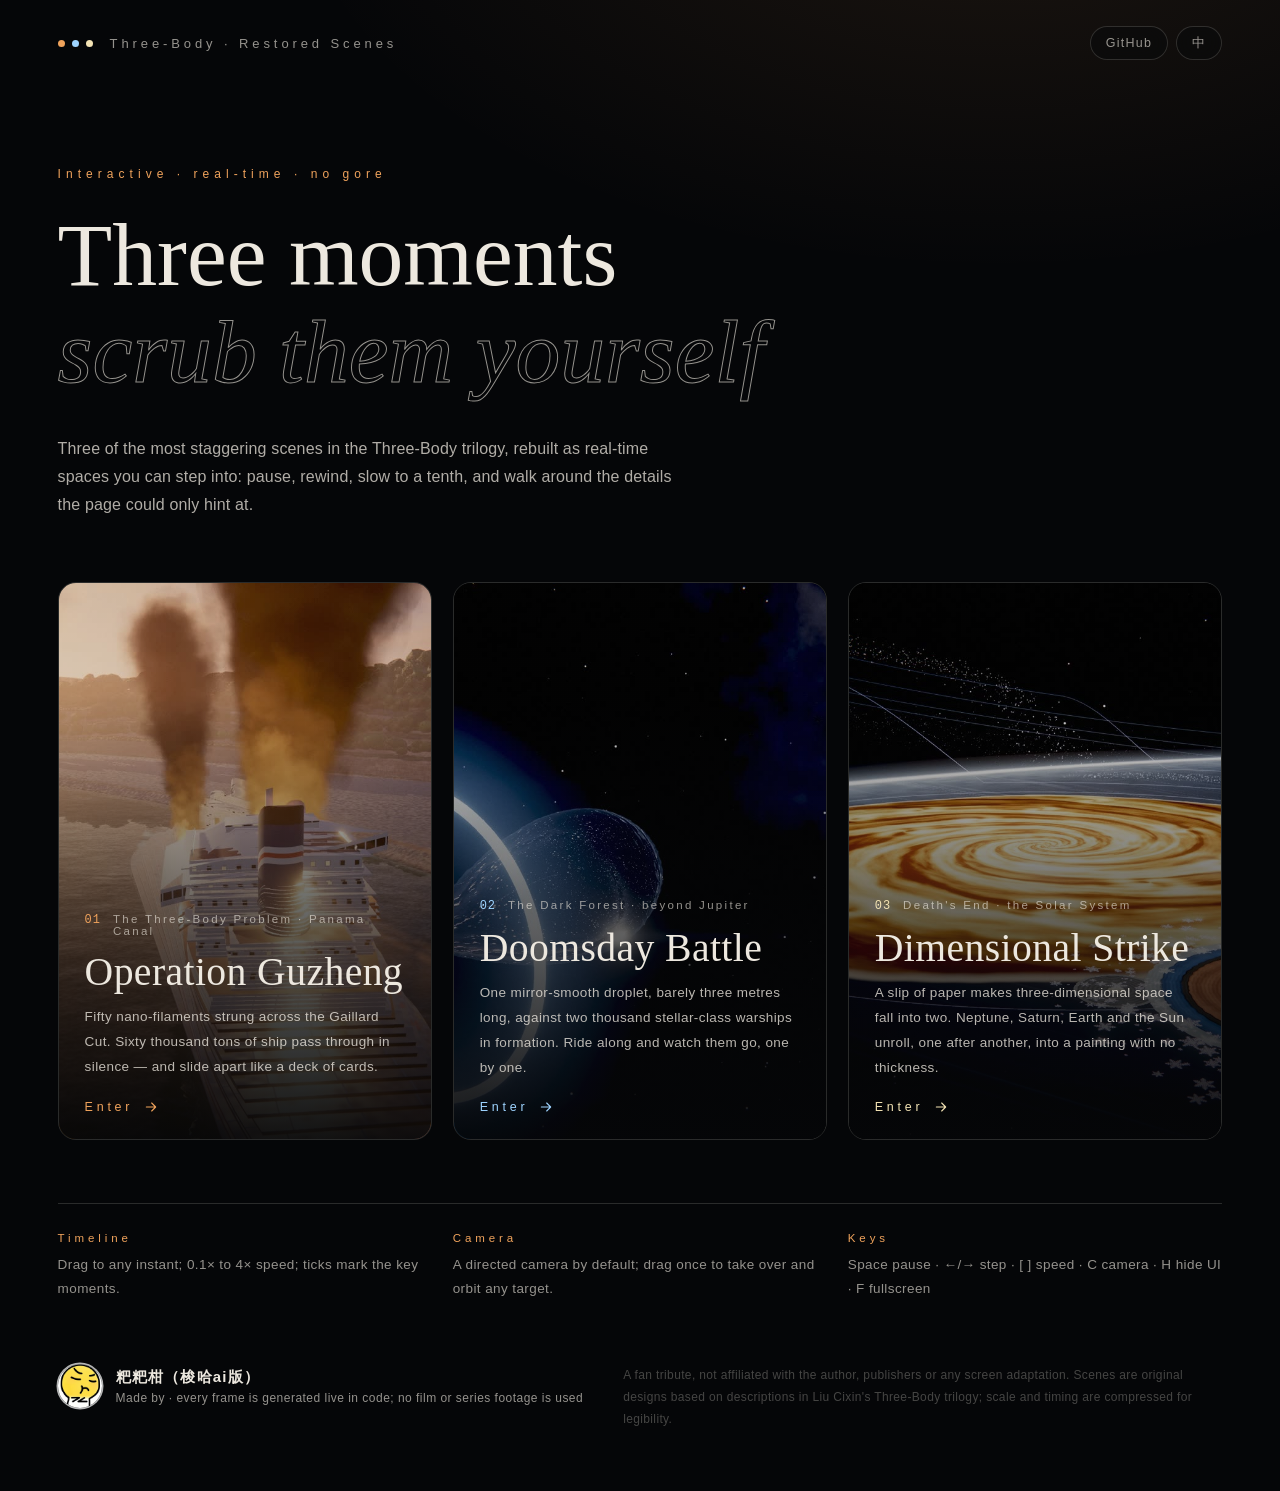
==== index.html @ 2185b3bc "feat: 三体·名场面复原——古筝行动、末日战役、二向箔三个可交互场景 - 三个场景都是时间的纯函数：时间轴可拖动、暂停、变速，导演镜头与自由视角随时切换 - 古筝行动：整船按 50 根飞刃预切成薄" ====
<!doctype html>
<html lang="zh-CN">
<head>
<meta charset="utf-8">
<title>三体 · 名场面复原 — 古筝行动 / 末日战役 / 二向箔</title>
<meta name="viewport" content="width=device-width, initial-scale=1, viewport-fit=cover">
<meta name="description" content="三个可以亲手拖动时间轴、从任意角度观看的《三体》名场面：古筝行动、水滴末日战役、太阳系二维化。Three interactive, scrubbable scenes from the Three-Body trilogy.">
<meta name="theme-color" content="#000000">
<meta property="og:title" content="三体 · 名场面复原">
<meta property="og:description" content="古筝行动 · 末日战役 · 二向箔 —— 可交互的实时 3D 复原">
<meta property="og:image" content="assets/poster-guzheng.jpg">
<link rel="icon" href="brand/favicon.svg">
<link rel="stylesheet" href="src/ui.css">
<link rel="stylesheet" href="src/home.css">
</head>
<body class="home">
<header class="top">
  <div class="mark"><i></i><i></i><i></i><span data-zh="三体 · 名场面复原" data-en="Three-Body · Restored Scenes"></span></div>
  <nav>
    <a class="ghost" href="https://github.com/holooooo/three-body-scenes" target="_blank" rel="noopener noreferrer">GitHub</a>
    <button class="ghost" id="lang">EN</button>
  </nav>
</header>

<section class="hero">
  <div class="eyebrow" data-zh="可交互 · 实时渲染 · 无血腥画面" data-en="Interactive · real-time · no gore"></div>
  <h1><span data-zh="三个瞬间" data-en="Three moments"></span><em data-zh="亲手拖动时间" data-en="scrub them yourself"></em></h1>
  <p data-zh="把《三体》里最震撼的三个场面搭成可以走进去的实时场景：暂停、倒退、放慢到十分之一，绕到任何角度，去看书里一笔带过的细节。"
     data-en="Three of the most staggering scenes in the Three-Body trilogy, rebuilt as real-time spaces you can step into: pause, rewind, slow to a tenth, and walk around the details the page could only hint at."></p>
</section>

<main class="scenes">
  <a class="card" href="scene.html?s=guzheng" style="--accent:#f0a35c">
    <div class="img" style="background-image:url(assets/poster-guzheng.jpg)"></div>
    <div class="meta"><b>01</b><span data-zh="《三体》· 巴拿马运河" data-en="The Three-Body Problem · Panama Canal"></span></div>
    <h2 data-zh="古筝行动" data-en="Operation Guzheng"></h2>
    <p data-zh="五十根纳米飞刃横在盖拉德水道，六万吨的“审判日”号无声地穿过，然后像一叠扑克牌一样滑开。" data-en="Fifty nano-filaments strung across the Gaillard Cut. Sixty thousand tons of ship pass through in silence — and slide apart like a deck of cards."></p>
    <div class="go"><span data-zh="进入场景" data-en="Enter"></span><svg viewBox="0 0 24 24"><path d="M5 12h14M13 6l6 6-6 6"/></svg></div>
  </a>
  <a class="card" href="scene.html?s=droplet" style="--accent:#9ed4ff">
    <div class="img" style="background-image:url(assets/poster-droplet.jpg)"></div>
    <div class="meta"><b>02</b><span data-zh="《黑暗森林》· 木星轨道外" data-en="The Dark Forest · beyond Jupiter"></span></div>
    <h2 data-zh="末日战役" data-en="Doomsday Battle"></h2>
    <p data-zh="一个三米多长的镜面水滴，面对排成矩形方阵的两千艘恒星级战舰。可以跟着它，一艘一艘地看。" data-en="One mirror-smooth droplet, barely three metres long, against two thousand stellar-class warships in formation. Ride along and watch them go, one by one."></p>
    <div class="go"><span data-zh="进入场景" data-en="Enter"></span><svg viewBox="0 0 24 24"><path d="M5 12h14M13 6l6 6-6 6"/></svg></div>
  </a>
  <a class="card" href="scene.html?s=foil" style="--accent:#f3e3b4">
    <div class="img" style="background-image:url(assets/poster-foil.jpg)"></div>
    <div class="meta"><b>03</b><span data-zh="《死神永生》· 太阳系" data-en="Death's End · the Solar System"></span></div>
    <h2 data-zh="二向箔" data-en="Dimensional Strike"></h2>
    <p data-zh="一张小纸条让三维空间向二维跌落。海王星、土星、地球、太阳，依次摊成一幅没有厚度的画。" data-en="A slip of paper makes three-dimensional space fall into two. Neptune, Saturn, Earth and the Sun unroll, one after another, into a painting with no thickness."></p>
    <div class="go"><span data-zh="进入场景" data-en="Enter"></span><svg viewBox="0 0 24 24"><path d="M5 12h14M13 6l6 6-6 6"/></svg></div>
  </a>
</main>

<section class="how">
  <div><b data-zh="时间轴" data-en="Timeline"></b><span data-zh="拖动回到任意时刻；0.1× 到 4× 变速；刻度是关键瞬间。" data-en="Drag to any instant; 0.1× to 4× speed; ticks mark the key moments."></span></div>
  <div><b data-zh="镜头" data-en="Camera"></b><span data-zh="默认导演镜头；拖一下画面就接管为自由视角，可跟随任意目标。" data-en="A directed camera by default; drag once to take over and orbit any target."></span></div>
  <div><b data-zh="键盘" data-en="Keys"></b><span data-zh="空格暂停 · ←/→ 步进 · [ ] 变速 · C 镜头 · H 隐藏界面 · F 全屏" data-en="Space pause · ←/→ step · [ ] speed · C camera · H hide UI · F fullscreen"></span></div>
</section>

<footer class="foot">
  <div class="by"><img src="brand/avatar.png" alt="" width="44" height="44"><div><b>粑粑柑（梭哈ai版）</b><span data-zh="制作 · 全部画面由代码实时生成，没有使用任何影视素材" data-en="Made by · every frame is generated live in code; no film or series footage is used"></span></div></div>
  <p class="note" data-zh="同人致敬作品，与原著作者、出版方及任何影视改编无关。场景依据刘慈欣《三体》三部曲中的描写自行设计，尺度与时间为了可看性做了压缩。"
     data-en="A fan tribute, not affiliated with the author, publishers or any screen adaptation. Scenes are original designs based on descriptions in Liu Cixin's Three-Body trilogy; scale and timing are compressed for legibility."></p>
</footer>
<script>
  let lang = new URLSearchParams(location.search).get('lang') || localStorage.getItem('tbs-lang') || ((navigator.language || 'zh').toLowerCase().startsWith('zh') ? 'zh' : 'en');
  const apply = () => {
    document.documentElement.lang = lang === 'zh' ? 'zh-CN' : 'en';
    document.querySelectorAll('[data-zh]').forEach(e => { e.textContent = lang === 'zh' ? e.dataset.zh : e.dataset.en; });
    document.getElementById('lang').textContent = lang === 'zh' ? 'EN' : '中';
    document.body.classList.toggle('en', lang !== 'zh');
  };
  document.getElementById('lang').onclick = () => { lang = lang === 'zh' ? 'en' : 'zh'; localStorage.setItem('tbs-lang', lang); apply(); };
  apply();
  window.READY = true; window.renderFrame = async () => {};
</script>
</body>
</html>
---- src/ui.css ----
:root { --ink: #ede8df; --dim: rgba(237,232,223,.62); --faint: rgba(237,232,223,.28); --line: rgba(237,232,223,.16); --glass: rgba(8,9,12,.46); --accent: #f0a35c;
  --serif: "Songti SC", "STSong", "Noto Serif CJK SC", "Source Han Serif SC", "SimSun", Georgia, serif;
  --sans: -apple-system, "PingFang SC", "Hiragino Sans GB", "Microsoft YaHei", "Helvetica Neue", Arial, sans-serif;
  --mono: "SF Mono", ui-monospace, Menlo, Consolas, monospace; }
* { box-sizing: border-box; }
html, body { margin: 0; height: 100%; background: #000; color: var(--ink); font-family: var(--sans); -webkit-font-smoothing: antialiased; overflow: hidden; }
button { font: inherit; color: inherit; background: none; border: 0; padding: 0; cursor: pointer; }
svg { width: 18px; height: 18px; fill: none; stroke: currentColor; stroke-width: 1.6; stroke-linecap: round; stroke-linejoin: round; }

/* ---------- viewer ---------- */
.viewer #c { position: fixed; inset: 0; width: 100vw; height: 100vh; height: 100dvh; display: block; touch-action: none; cursor: grab; }
.viewer #c:active { cursor: grabbing; }

#loader { position: fixed; inset: 0; z-index: 20; display: flex; flex-direction: column; align-items: center; justify-content: center; background: #000; transition: opacity 1.4s ease, visibility 0s 1.4s; text-align: center; padding: 24px; }
body:not(.loading) #loader { opacity: 0; visibility: hidden; }
#loader .l-no { font-size: 13px; letter-spacing: .5em; padding-left: .5em; color: var(--dim); }
#loader h1 { font-family: var(--serif); font-weight: 900; font-size: clamp(54px, 9vw, 120px); letter-spacing: .2em; padding-left: .2em; margin: 22px 0 14px; }
#loader .l-en { font-size: 14px; letter-spacing: .6em; padding-left: .6em; font-weight: 300; }
#loader .l-bar { width: 180px; height: 1px; background: var(--line); margin: 46px 0 16px; overflow: hidden; }
#loader .l-bar i { display: block; width: 40%; height: 100%; background: var(--accent); animation: slide 1.5s ease-in-out infinite; }
.failed #loader .l-bar i { animation: none; width: 100%; background: #c2452f; }
@keyframes slide { from { transform: translateX(-100%); } to { transform: translateX(250%); } }
#loader .l-msg { font-size: 13px; color: var(--dim); letter-spacing: .12em; max-width: 520px; line-height: 1.7; }

#hud { position: fixed; inset: 0; pointer-events: none; transition: opacity .5s ease; }
#hud > * { pointer-events: auto; }
.loading #hud, .bare #hud { opacity: 0; pointer-events: none; }
.bare #hud > * { pointer-events: none; }
#hud::before, #hud::after { content: ""; position: absolute; left: 0; right: 0; pointer-events: none; }
#hud::before { top: 0; height: 130px; background: linear-gradient(rgba(0,0,0,.5), transparent); }
#hud::after { bottom: 0; height: 280px; background: linear-gradient(transparent, rgba(0,0,0,.62)); }

header { position: absolute; z-index: 2; top: 0; left: 0; right: 0; display: flex; align-items: center; gap: 22px; padding: max(18px, env(safe-area-inset-top)) 26px 0; }
header .back { display: flex; align-items: center; gap: 8px; color: var(--dim); text-decoration: none; font-size: 13px; letter-spacing: .16em; transition: color .2s; white-space: nowrap; }
header .back:hover { color: var(--ink); }
header .scene-title { display: flex; align-items: baseline; gap: 12px; font-family: var(--serif); font-weight: 700; font-size: 21px; letter-spacing: .18em; padding-left: 22px; border-left: 1px solid var(--line); white-space: nowrap; }
header .scene-title b { font-family: var(--mono); font-weight: 400; font-size: 12px; color: var(--accent); letter-spacing: .1em; }
header nav { margin-left: auto; display: flex; align-items: center; gap: 8px; }
#toggles { display: contents; }
.pill, .ghost, .icon { height: 34px; border: 1px solid var(--line); border-radius: 999px; background: var(--glass); backdrop-filter: blur(14px); -webkit-backdrop-filter: blur(14px); font-size: 12.5px; letter-spacing: .1em; color: var(--dim); transition: color .2s, border-color .2s, background .2s; white-space: nowrap; }
.pill, .ghost { padding: 0 15px; }
.icon { width: 34px; display: grid; place-items: center; }
.pill:hover, .ghost:hover, .icon:hover { color: var(--ink); border-color: var(--faint); }
.pill { display: flex; align-items: center; gap: 9px; color: var(--ink); }
.pill .dot { width: 7px; height: 7px; border-radius: 50%; background: var(--accent); box-shadow: 0 0 10px var(--accent); }
.pill.free .dot { background: transparent; box-shadow: inset 0 0 0 1.5px var(--dim); }
.tog.on { color: #0b0b0c; background: var(--accent); border-color: var(--accent); }

#focus { position: absolute; z-index: 2; right: 26px; top: 50%; transform: translateY(-50%); display: flex; flex-direction: column; align-items: flex-end; gap: 10px; }
#focus .label { font-size: 11px; letter-spacing: .34em; color: var(--faint); margin-bottom: 4px; }
#focus-list { display: flex; flex-direction: column; align-items: flex-end; gap: 7px; }
#focus-list button { position: relative; padding: 7px 26px 7px 14px; font-size: 13px; letter-spacing: .14em; color: var(--dim); text-shadow: 0 1px 8px rgba(0,0,0,.8); transition: color .2s, padding .2s; }
#focus-list button::after { content: ""; position: absolute; right: 0; top: 50%; width: 14px; height: 1px; background: var(--faint); transition: width .2s, background .2s; }
#focus-list button:hover { color: var(--ink); }
#focus-list button:hover::after { width: 20px; background: var(--ink); }
#focus-list button.on { color: var(--accent); padding-right: 34px; }
#focus-list button.on::after { width: 26px; background: var(--accent); }

#moment { position: absolute; z-index: 2; left: 34px; bottom: 118px; max-width: min(520px, 62vw); padding-left: 20px; border-left: 1px solid var(--faint); }
#moment > * { opacity: 0; transform: translateY(8px); }
#moment.in > * { opacity: 1; transform: none; transition: opacity .7s ease, transform .7s ease; }
#moment.in > :nth-child(2) { transition-delay: .06s; } #moment.in > :nth-child(3) { transition-delay: .12s; } #moment.in > :nth-child(4) { transition-delay: .18s; }
.m-idx { font-family: var(--mono); font-size: 11.5px; letter-spacing: .14em; color: var(--accent); }
#moment h2 { margin: 8px 0 4px; font-family: var(--serif); font-weight: 900; font-size: clamp(26px, 3vw, 40px); letter-spacing: .12em; text-shadow: 0 2px 22px rgba(0,0,0,.7); }
.m-en { font-size: 12px; letter-spacing: .24em; text-transform: uppercase; color: var(--dim); font-weight: 300; }
#moment p { margin: 14px 0 0; font-size: 14.5px; line-height: 1.85; color: rgba(237,232,223,.86); text-shadow: 0 1px 12px rgba(0,0,0,.9); letter-spacing: .03em; }

footer { position: absolute; z-index: 2; left: 0; right: 0; bottom: 0; display: flex; align-items: center; gap: 20px; padding: 0 30px max(26px, env(safe-area-inset-bottom)); }
.play { width: 44px; height: 44px; flex: none; border-radius: 50%; border: 1px solid var(--faint); background: var(--glass); backdrop-filter: blur(14px); -webkit-backdrop-filter: blur(14px); display: grid; place-items: center; transition: border-color .2s, transform .15s; }
.play:hover { border-color: var(--ink); } .play:active { transform: scale(.94); }
.play svg { fill: currentColor; stroke: none; width: 17px; height: 17px; grid-area: 1 / 1; }
.play .i-play { display: none; margin-left: 2px; } .paused .play .i-play { display: block; } .paused .play .i-pause { display: none; }
.clock { font-family: var(--mono); font-size: 12.5px; letter-spacing: .04em; white-space: nowrap; flex: none; font-variant-numeric: tabular-nums; }
.clock b { font-weight: 500; } .clock span { color: var(--faint); }
#bar { position: relative; flex: 1; height: 44px; cursor: pointer; touch-action: none; }
#bar .track { position: absolute; left: 0; right: 0; top: 50%; height: 2px; background: var(--line); }
#bar .fill { position: absolute; left: 0; top: 0; bottom: 0; background: var(--accent); }
#bar .knob { position: absolute; top: 50%; width: 13px; height: 13px; margin: -6.5px 0 0 -6.5px; border-radius: 50%; background: var(--ink); box-shadow: 0 0 0 4px rgba(237,232,223,.14), 0 0 14px var(--accent); }
#ticks i { position: absolute; top: -5px; width: 12px; height: 12px; margin-left: -6px; cursor: pointer; }
#ticks i::after { content: ""; position: absolute; left: 5.5px; top: 1px; width: 1px; height: 10px; background: var(--dim); transition: background .2s, height .2s, top .2s; }
#ticks i.on::after { background: var(--accent); height: 14px; top: -1px; }
#tip { position: absolute; bottom: 36px; transform: translateX(-50%); padding: 5px 10px; font-family: var(--mono); font-size: 11.5px; white-space: nowrap; background: rgba(0,0,0,.72); border: 1px solid var(--line); border-radius: 6px; opacity: 0; pointer-events: none; transition: opacity .15s; }
#tip.on { opacity: 1; } #tip.m { color: var(--accent); font-family: var(--sans); letter-spacing: .08em; }
#speed { display: flex; flex: none; border: 1px solid var(--line); border-radius: 999px; background: var(--glass); backdrop-filter: blur(14px); -webkit-backdrop-filter: blur(14px); padding: 3px; }
#speed button { height: 26px; padding: 0 10px; border-radius: 999px; font-family: var(--mono); font-size: 11.5px; color: var(--dim); transition: color .2s, background .2s; }
#speed button:hover { color: var(--ink); } #speed button.on { background: rgba(237,232,223,.16); color: var(--ink); }

#hint { position: absolute; z-index: 2; left: 50%; top: 76px; transform: translate(-50%, -6px); font-size: 12.5px; letter-spacing: .14em; color: var(--dim); padding: 9px 18px; border-radius: 999px; background: var(--glass); backdrop-filter: blur(14px); -webkit-backdrop-filter: blur(14px); border: 1px solid var(--line); opacity: 0; transition: opacity .8s, transform .8s; pointer-events: none !important; white-space: nowrap; max-width: 92vw; overflow: hidden; text-overflow: ellipsis; }
#hint.on { opacity: 1; transform: translate(-50%, 0); }
#unhide { position: fixed; left: 50%; bottom: 22px; transform: translateX(-50%); font-size: 12px; letter-spacing: .16em; color: var(--faint); opacity: 0; pointer-events: none; transition: opacity .6s; cursor: pointer; padding: 8px 14px; }
.bare #unhide { opacity: 1; pointer-events: auto; animation: fadeaway 5s forwards 1.5s; }
@keyframes fadeaway { to { opacity: 0; } }

@media (max-width: 820px) {
  header { gap: 12px; padding-left: 14px; padding-right: 14px; }
  header .back span, #b-full, #hint { display: none; }
  header .scene-title { font-size: 17px; padding-left: 12px; }
  .pill, .ghost { padding: 0 11px; font-size: 11.5px; }
  #focus { right: 0; left: 0; top: auto; bottom: 86px; transform: none; align-items: stretch; }
  #focus .label { display: none; }
  #focus-list { flex-direction: row; overflow-x: auto; padding: 0 14px; gap: 6px; scrollbar-width: none; }
  #focus-list button { padding: 6px 12px; border: 1px solid var(--line); border-radius: 999px; background: var(--glass); font-size: 12px; flex: none; }
  #focus-list button::after { display: none; } #focus-list button.on { padding: 6px 12px; border-color: var(--accent); }
  #moment { left: 14px; bottom: 136px; max-width: 86vw; padding-left: 14px; }
  #moment p { font-size: 13px; line-height: 1.7; }
  footer { gap: 10px; padding-left: 14px; padding-right: 14px; flex-wrap: wrap; }
  #speed { display: none; } .clock span { display: none; }
}
---- src/home.css ----
/* landing page */
html:has(body.home), body.home { overflow: auto; height: auto; min-height: 100%; }
body.home { background: #050608 radial-gradient(1200px 700px at 78% -10%, rgba(240,163,92,.10), transparent 60%) no-repeat; padding: 0 clamp(18px, 4.5vw, 72px) 60px; }
.top { display: flex; align-items: center; justify-content: space-between; padding: 26px 0; position: static; }
.mark { display: flex; align-items: center; gap: 7px; font-size: 13px; letter-spacing: .3em; color: var(--dim); }
.mark i { width: 7px; height: 7px; border-radius: 50%; background: #f0a35c; } .mark i:nth-child(2) { background: #9ed4ff; } .mark i:nth-child(3) { background: #f3e3b4; margin-right: 10px; }
.top nav { display: flex; gap: 8px; } .top .ghost { display: inline-flex; align-items: center; text-decoration: none; }

.hero { padding: clamp(40px, 9vh, 110px) 0 clamp(36px, 7vh, 80px); max-width: 980px; }
.hero .eyebrow { font-size: 12px; letter-spacing: .42em; color: var(--accent); margin-bottom: 26px; }
.hero h1 { margin: 0; font-family: var(--serif); font-weight: 900; font-size: clamp(46px, 8.4vw, 128px); line-height: 1.08; letter-spacing: .08em; }
.hero h1 span, .hero h1 em { display: block; } .hero h1 em { font-style: normal; color: transparent; -webkit-text-stroke: 1px rgba(237,232,223,.62); }
.en .hero h1 { letter-spacing: 0; font-family: Georgia, "Times New Roman", serif; font-weight: 400; font-size: clamp(40px, 7vw, 104px); } .en .hero h1 em { font-style: italic; }
.hero p { margin: 34px 0 0; max-width: 620px; font-size: clamp(14.5px, 1.25vw, 17px); line-height: 2; color: rgba(237,232,223,.74); letter-spacing: .04em; }
.en .hero p { line-height: 1.75; letter-spacing: .01em; }

.scenes { display: grid; grid-template-columns: repeat(3, 1fr); gap: clamp(14px, 1.6vw, 26px); }
.card { position: relative; display: flex; flex-direction: column; justify-content: flex-end; min-height: clamp(420px, 62vh, 640px); padding: 26px 26px 24px; border-radius: 18px; overflow: hidden; color: var(--ink); text-decoration: none; isolation: isolate; border: 1px solid var(--line); transition: border-color .35s, transform .5s cubic-bezier(.2,.7,.2,1); }
.card .img { position: absolute; inset: 0; z-index: -2; background-size: cover; background-position: center; transition: transform 1.4s cubic-bezier(.2,.7,.2,1), filter .6s; filter: saturate(.92) brightness(.9); }
.card::after { content: ""; position: absolute; inset: 0; z-index: -1; background: linear-gradient(180deg, rgba(5,6,8,.05) 20%, rgba(5,6,8,.55) 58%, rgba(5,6,8,.94)); }
.card:hover { border-color: color-mix(in srgb, var(--accent) 60%, transparent); transform: translateY(-4px); }
.card:hover .img { transform: scale(1.06); filter: saturate(1.05) brightness(1); }
.card .meta { display: flex; align-items: baseline; gap: 12px; font-size: 11.5px; letter-spacing: .2em; color: var(--dim); }
.card .meta b { font-family: var(--mono); font-weight: 400; font-size: 12px; color: var(--accent); letter-spacing: .08em; }
.card h2 { margin: 12px 0 10px; font-family: var(--serif); font-weight: 900; font-size: clamp(30px, 3.1vw, 46px); letter-spacing: .14em; }
.en .card h2 { letter-spacing: .01em; font-family: Georgia, serif; font-weight: 400; }
.card p { margin: 0; font-size: 13.5px; line-height: 1.85; color: rgba(237,232,223,.78); letter-spacing: .03em; min-height: 5.6em; }
.card .go { margin-top: 18px; display: flex; align-items: center; gap: 10px; font-size: 12.5px; letter-spacing: .3em; color: var(--accent); }
.card .go svg { width: 16px; height: 16px; transition: transform .35s; } .card:hover .go svg { transform: translateX(6px); }

.how { display: grid; grid-template-columns: repeat(3, 1fr); gap: clamp(14px, 1.6vw, 26px); margin-top: clamp(40px, 7vh, 80px); padding-top: 28px; border-top: 1px solid var(--line); }
.how div { display: flex; flex-direction: column; gap: 9px; } .how b { font-size: 11.5px; letter-spacing: .34em; color: var(--accent); font-weight: 500; }
.how span { font-size: 13.5px; line-height: 1.8; color: var(--dim); letter-spacing: .03em; }
.foot { margin-top: clamp(40px, 7vh, 80px); display: flex; gap: 40px; align-items: flex-start; justify-content: space-between; flex-wrap: wrap; position: static; padding: 0; }
.by { display: flex; align-items: center; gap: 14px; } .by img { border-radius: 50%; box-shadow: 0 0 0 1.5px rgba(255,255,255,.7); }
.by div { display: flex; flex-direction: column; gap: 4px; } .by b { font-size: 15px; letter-spacing: .08em; } .by span { font-size: 12px; color: var(--dim); letter-spacing: .04em; }
.note { flex: 1; min-width: 280px; max-width: 620px; margin: 0; font-size: 12px; line-height: 1.85; color: var(--faint); letter-spacing: .03em; }

@media (max-width: 900px) {
  .scenes, .how { grid-template-columns: 1fr; }
  .card { min-height: 380px; } .card p { min-height: 0; }
  .mark span { display: none; }
}
@media (prefers-reduced-motion: reduce) { .card, .card .img, .card .go svg { transition: none; } }
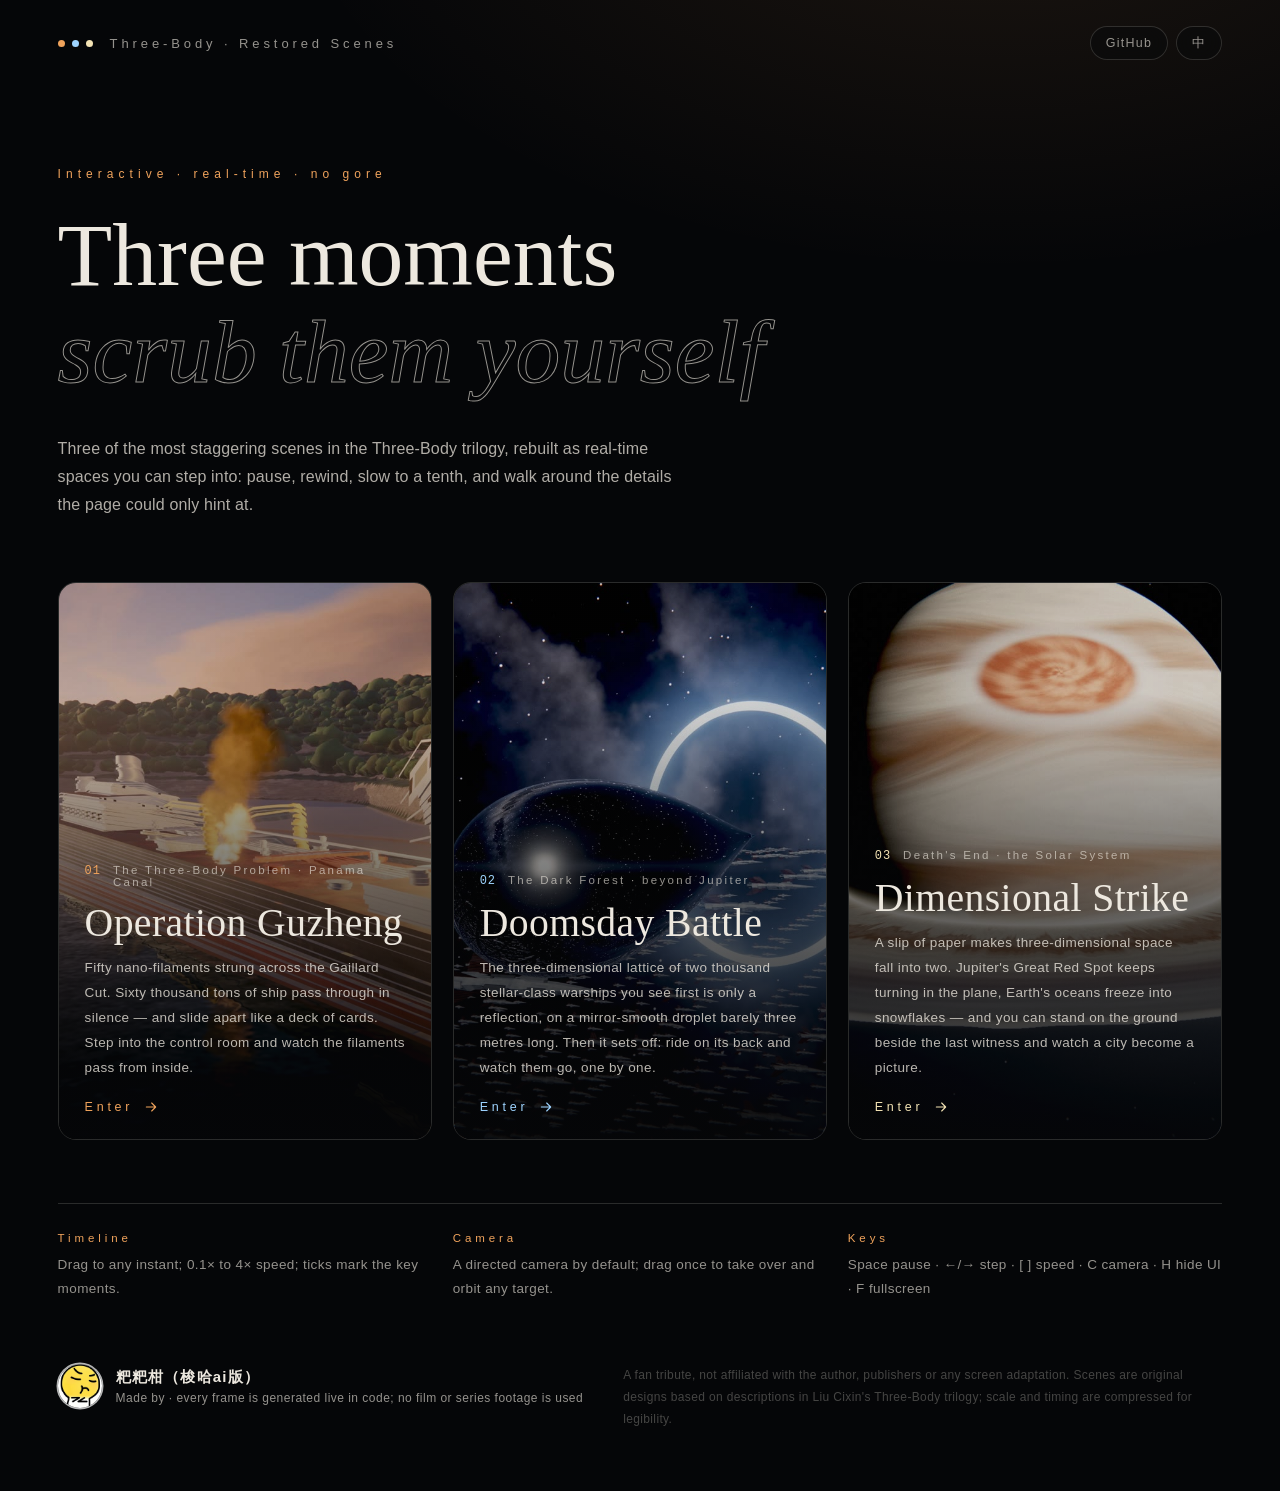
==== commit 3dc85e48: "feat: 三期影片重做——更长、冷开场，古筝舱内主控室、水滴立体舰队与镜中倒影、二向箔木星/地球细节与见证者城市 - 古筝行动 110 s：舰上第二红岸基地主控室（可从舱内看飞刃穿过），细线/周期纹" ====
--- a/index.html
+++ b/index.html
@@ -34,21 +34,21 @@
     <div class="img" style="background-image:url(assets/poster-guzheng.jpg)"></div>
     <div class="meta"><b>01</b><span data-zh="《三体》· 巴拿马运河" data-en="The Three-Body Problem · Panama Canal"></span></div>
     <h2 data-zh="古筝行动" data-en="Operation Guzheng"></h2>
-    <p data-zh="五十根纳米飞刃横在盖拉德水道，六万吨的“审判日”号无声地穿过，然后像一叠扑克牌一样滑开。" data-en="Fifty nano-filaments strung across the Gaillard Cut. Sixty thousand tons of ship pass through in silence — and slide apart like a deck of cards."></p>
+    <p data-zh="五十根纳米飞刃横在盖拉德水道，六万吨的“审判日”号无声地穿过，然后像一叠扑克牌一样滑开。可以走进主控室，从舱内看着飞刃穿过。" data-en="Fifty nano-filaments strung across the Gaillard Cut. Sixty thousand tons of ship pass through in silence — and slide apart like a deck of cards. Step into the control room and watch the filaments pass from inside."></p>
     <div class="go"><span data-zh="进入场景" data-en="Enter"></span><svg viewBox="0 0 24 24"><path d="M5 12h14M13 6l6 6-6 6"/></svg></div>
   </a>
   <a class="card" href="scene.html?s=droplet" style="--accent:#9ed4ff">
     <div class="img" style="background-image:url(assets/poster-droplet.jpg)"></div>
     <div class="meta"><b>02</b><span data-zh="《黑暗森林》· 木星轨道外" data-en="The Dark Forest · beyond Jupiter"></span></div>
     <h2 data-zh="末日战役" data-en="Doomsday Battle"></h2>
-    <p data-zh="一个三米多长的镜面水滴，面对排成矩形方阵的两千艘恒星级战舰。可以跟着它，一艘一艘地看。" data-en="One mirror-smooth droplet, barely three metres long, against two thousand stellar-class warships in formation. Ride along and watch them go, one by one."></p>
+    <p data-zh="你先看到的两千艘恒星级战舰的立体方阵，只是一个三米多长的水滴镜面上的倒影。然后它出发了：可以骑在它背上，一艘一艘地看。" data-en="The three-dimensional lattice of two thousand stellar-class warships you see first is only a reflection, on a mirror-smooth droplet barely three metres long. Then it sets off: ride on its back and watch them go, one by one."></p>
     <div class="go"><span data-zh="进入场景" data-en="Enter"></span><svg viewBox="0 0 24 24"><path d="M5 12h14M13 6l6 6-6 6"/></svg></div>
   </a>
   <a class="card" href="scene.html?s=foil" style="--accent:#f3e3b4">
     <div class="img" style="background-image:url(assets/poster-foil.jpg)"></div>
     <div class="meta"><b>03</b><span data-zh="《死神永生》· 太阳系" data-en="Death's End · the Solar System"></span></div>
     <h2 data-zh="二向箔" data-en="Dimensional Strike"></h2>
-    <p data-zh="一张小纸条让三维空间向二维跌落。海王星、土星、地球、太阳，依次摊成一幅没有厚度的画。" data-en="A slip of paper makes three-dimensional space fall into two. Neptune, Saturn, Earth and the Sun unroll, one after another, into a painting with no thickness."></p>
+    <p data-zh="一张小纸条让三维空间向二维跌落。木星的大红斑在平面里继续旋转，地球的海洋冻成雪花；还可以站到地面上，和最后一个人一起，看着城市变成一幅画。" data-en="A slip of paper makes three-dimensional space fall into two. Jupiter's Great Red Spot keeps turning in the plane, Earth's oceans freeze into snowflakes — and you can stand on the ground beside the last witness and watch a city become a picture."></p>
     <div class="go"><span data-zh="进入场景" data-en="Enter"></span><svg viewBox="0 0 24 24"><path d="M5 12h14M13 6l6 6-6 6"/></svg></div>
   </a>
 </main>
